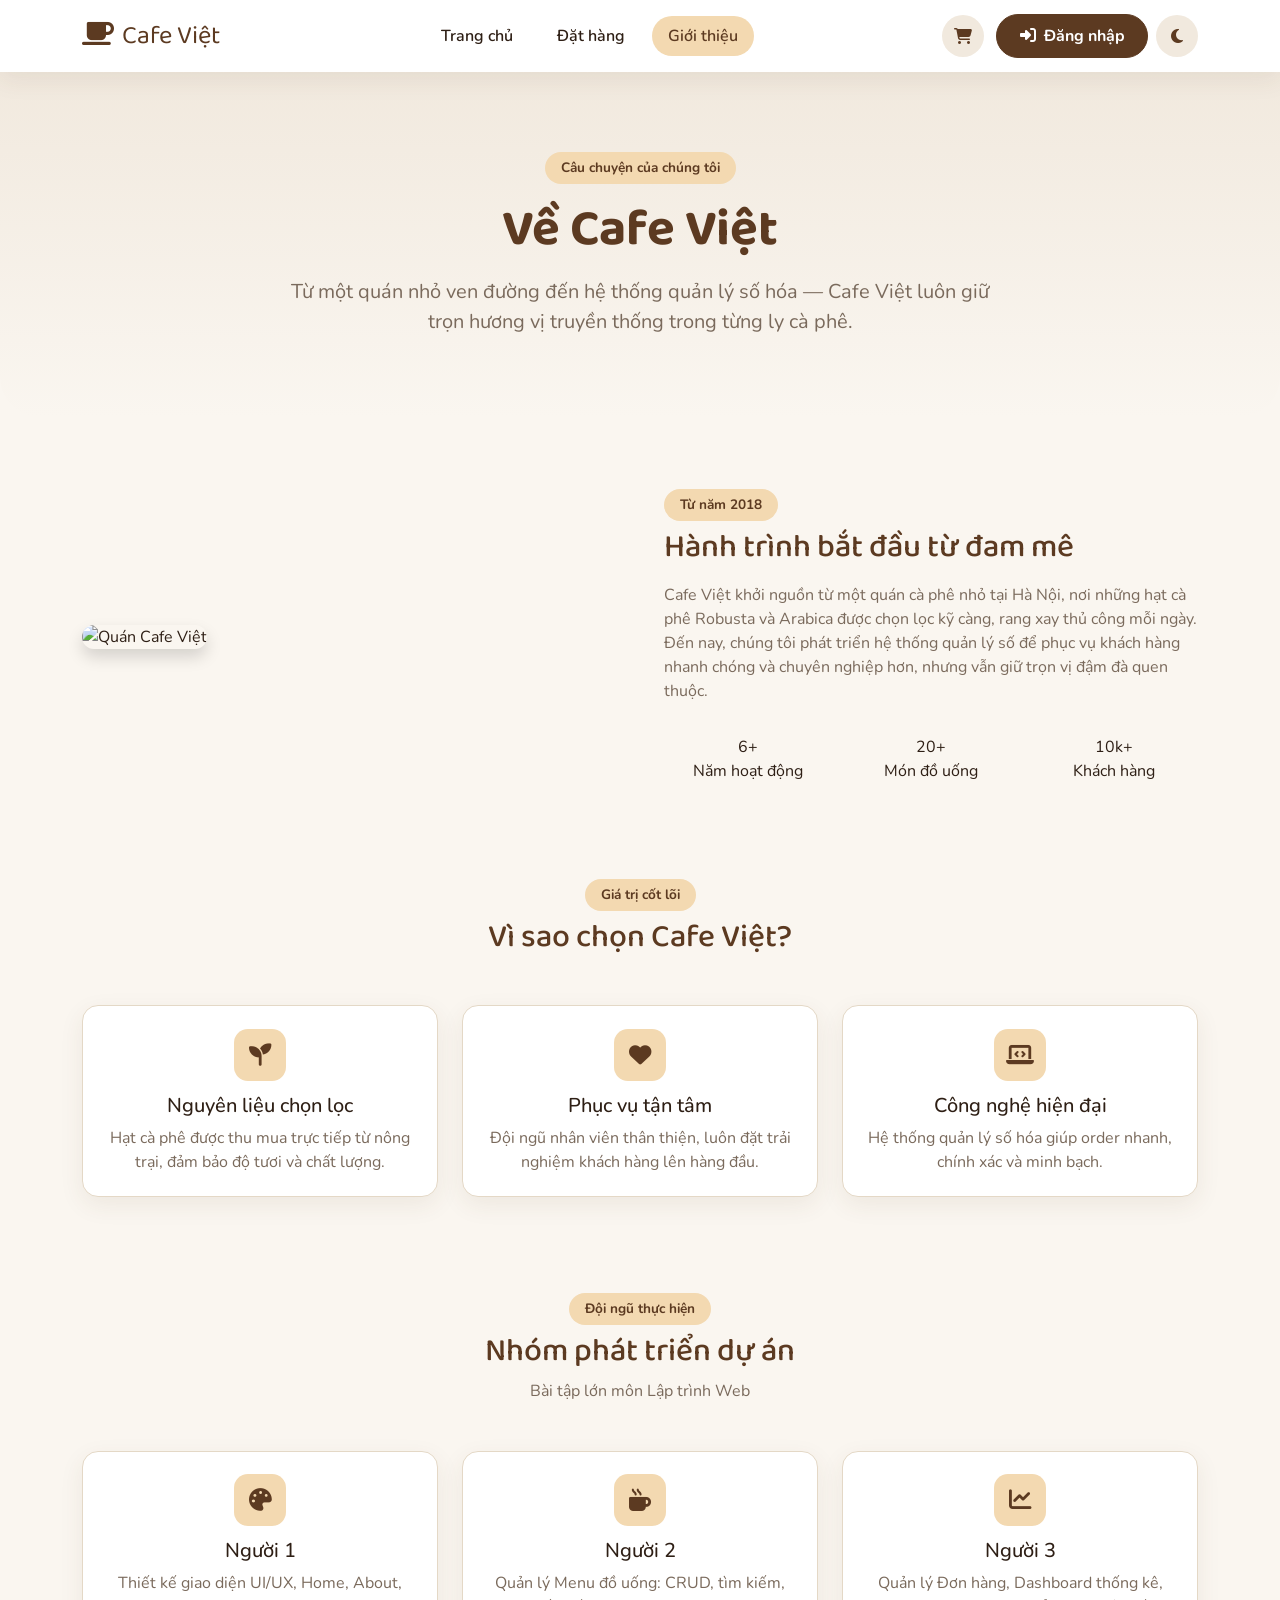
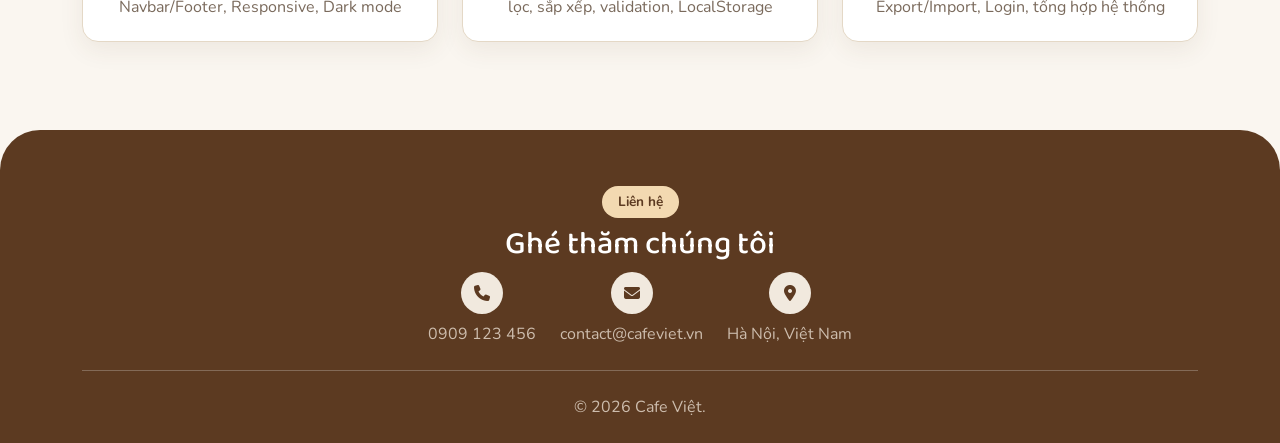
==== about.html @ 9e15cd68 "Cafe Viet - dark mode, cart" ====
<!DOCTYPE html>
<html lang="vi">
<head>
<meta charset="UTF-8">
<meta name="viewport" content="width=device-width, initial-scale=1.0">
<title>Giới thiệu - Cafe Việt</title>
<link href="https://cdn.jsdelivr.net/npm/bootstrap@5.3.3/dist/css/bootstrap.min.css" rel="stylesheet">
<link rel="stylesheet" href="https://cdnjs.cloudflare.com/ajax/libs/font-awesome/6.5.2/css/all.min.css">
<link rel="stylesheet" href="https://cdnjs.cloudflare.com/ajax/libs/animate.css/4.1.1/animate.min.css">
<link href="https://fonts.googleapis.com/css2?family=Baloo+2:wght@500;700;800&family=Nunito:wght@400;600;700;800&display=swap" rel="stylesheet">
<link rel="stylesheet" href="assets/css/style.css">
</head>
<body>

<!-- NAVBAR -->
<nav class="navbar navbar-expand-lg navbar-cafe sticky-top">
  <div class="container">
    <a class="navbar-brand" href="index.html"><i class="fa-solid fa-mug-saucer me-2"></i>Cafe Việt</a>
    <button class="navbar-toggler border-0" type="button" data-bs-toggle="collapse" data-bs-target="#navMain">
      <i class="fa-solid fa-bars fa-lg"></i>
    </button>
    <div class="collapse navbar-collapse" id="navMain">
      <ul class="navbar-nav mx-auto">
        <li class="nav-item"><a class="nav-link" href="index.html">Trang chủ</a></li>
        <li class="nav-item"><a class="nav-link" href="menu.html">Menu</a></li>
        <li class="nav-item"><a class="nav-link" href="order.html">Đặt hàng</a></li>
        <li class="nav-item"><a class="nav-link" href="dashboard.html">Thống kê</a></li>
        <li class="nav-item"><a class="nav-link" href="about.html">Giới thiệu</a></li>
      </ul>
      <div class="d-flex align-items-center gap-2 mt-3 mt-lg-0">
        <div id="navUserBox"></div>
        <button id="themeToggleBtn" class="theme-toggle-btn" title="Chuyển giao diện sáng/tối"><i id="themeIcon" class="fa-solid fa-moon"></i></button>
      </div>
    </div>
  </div>
</nav>

<!-- HERO -->
<section class="hero-section">
  <div class="container text-center animate__animated animate__fadeInUp">
    <span class="section-label mb-3">Câu chuyện của chúng tôi</span>
    <h1 class="hero-title mb-3">Về Cafe Việt</h1>
    <p class="text-muted fs-5 mx-auto" style="max-width:700px;">Từ một quán nhỏ ven đường đến hệ thống quản lý số hóa — Cafe Việt luôn giữ trọn hương vị truyền thống trong từng ly cà phê.</p>
  </div>
</section>

<!-- STORY -->
<section class="container my-5 py-4">
  <div class="row align-items-center g-5">
    <div class="col-lg-6 animate__animated animate__fadeInLeft">
      <img src="https://images.unsplash.com/photo-1442512595331-e89e73853f31?auto=format&fit=crop&w=900&q=80" class="img-fluid rounded-4 shadow" alt="Quán Cafe Việt">
    </div>
    <div class="col-lg-6">
      <span class="section-label mb-2">Từ năm 2018</span>
      <h2 class="mb-3">Hành trình bắt đầu từ đam mê</h2>
      <p class="text-muted">Cafe Việt khởi nguồn từ một quán cà phê nhỏ tại Hà Nội, nơi những hạt cà phê Robusta và Arabica được chọn lọc kỹ càng, rang xay thủ công mỗi ngày. Đến nay, chúng tôi phát triển hệ thống quản lý số để phục vụ khách hàng nhanh chóng và chuyên nghiệp hơn, nhưng vẫn giữ trọn vị đậm đà quen thuộc.</p>
      <div class="row g-3 mt-2">
        <div class="col-4 text-center">
          <div class="stat-value">6+</div>
          <div class="stat-label">Năm hoạt động</div>
        </div>
        <div class="col-4 text-center">
          <div class="stat-value">20+</div>
          <div class="stat-label">Món đồ uống</div>
        </div>
        <div class="col-4 text-center">
          <div class="stat-value">10k+</div>
          <div class="stat-label">Khách hàng</div>
        </div>
      </div>
    </div>
  </div>
</section>

<!-- VALUES -->
<section class="container my-5 py-4">
  <div class="text-center mb-5">
    <span class="section-label mb-2">Giá trị cốt lõi</span>
    <h2>Vì sao chọn Cafe Việt?</h2>
  </div>
  <div class="row g-4">
    <div class="col-md-4">
      <div class="stat-card text-center">
        <div class="stat-icon mx-auto"><i class="fa-solid fa-seedling"></i></div>
        <h5>Nguyên liệu chọn lọc</h5>
        <p class="text-muted mb-0">Hạt cà phê được thu mua trực tiếp từ nông trại, đảm bảo độ tươi và chất lượng.</p>
      </div>
    </div>
    <div class="col-md-4">
      <div class="stat-card text-center">
        <div class="stat-icon mx-auto"><i class="fa-solid fa-heart"></i></div>
        <h5>Phục vụ tận tâm</h5>
        <p class="text-muted mb-0">Đội ngũ nhân viên thân thiện, luôn đặt trải nghiệm khách hàng lên hàng đầu.</p>
      </div>
    </div>
    <div class="col-md-4">
      <div class="stat-card text-center">
        <div class="stat-icon mx-auto"><i class="fa-solid fa-laptop-code"></i></div>
        <h5>Công nghệ hiện đại</h5>
        <p class="text-muted mb-0">Hệ thống quản lý số hóa giúp order nhanh, chính xác và minh bạch.</p>
      </div>
    </div>
  </div>
</section>

<!-- TEAM -->
<section class="container my-5 py-4">
  <div class="text-center mb-5">
    <span class="section-label mb-2">Đội ngũ thực hiện</span>
    <h2>Nhóm phát triển dự án</h2>
    <p class="text-muted">Bài tập lớn môn Lập trình Web</p>
  </div>
  <div class="row g-4 justify-content-center">
    <div class="col-md-4">
      <div class="stat-card text-center">
        <div class="stat-icon mx-auto"><i class="fa-solid fa-palette"></i></div>
        <h5>Người 1</h5>
        <p class="text-muted mb-0">Thiết kế giao diện UI/UX, Home, About, Navbar/Footer, Responsive, Dark mode</p>
      </div>
    </div>
    <div class="col-md-4">
      <div class="stat-card text-center">
        <div class="stat-icon mx-auto"><i class="fa-solid fa-mug-hot"></i></div>
        <h5>Người 2</h5>
        <p class="text-muted mb-0">Quản lý Menu đồ uống: CRUD, tìm kiếm, lọc, sắp xếp, validation, LocalStorage</p>
      </div>
    </div>
    <div class="col-md-4">
      <div class="stat-card text-center">
        <div class="stat-icon mx-auto"><i class="fa-solid fa-chart-line"></i></div>
        <h5>Người 3</h5>
        <p class="text-muted mb-0">Quản lý Đơn hàng, Dashboard thống kê, Export/Import, Login, tổng hợp hệ thống</p>
      </div>
    </div>
  </div>
</section>

<!-- FOOTER (Liên hệ) -->
<footer class="footer-cafe">
  <div class="container text-center">
    <span class="section-label mb-2">Liên hệ</span>
    <h2 class="mb-2" style="color:#fff;">Ghé thăm chúng tôi</h2>
    <div class="d-flex justify-content-center gap-4 flex-wrap mb-4">
      <div><i class="fa-solid fa-phone icon-btn mb-2"></i><div class="opacity-75">0909 123 456</div></div>
      <div><i class="fa-solid fa-envelope icon-btn mb-2"></i><div class="opacity-75">contact@cafeviet.vn</div></div>
      <div><i class="fa-solid fa-location-dot icon-btn mb-2"></i><div class="opacity-75">Hà Nội, Việt Nam</div></div>
    </div>
    <hr class="border-light opacity-25 my-4">
    <p class="mb-0 opacity-75">&copy; 2026 Cafe Việt.</p>
  </div>
</footer>

<script src="https://cdn.jsdelivr.net/npm/bootstrap@5.3.3/dist/js/bootstrap.bundle.min.js"></script>
<script src="assets/js/auth.js"></script>
<script src="assets/js/menuService.js"></script>
<script src="assets/js/orderService.js"></script>
<script src="assets/js/customerService.js"></script>
<script src="assets/js/app.js"></script>
<script src="assets/js/cartWidget.js"></script>
<script src="assets/js/chatbot.js"></script>
</body>
</html>
---- assets/css/style.css ----
/* ================= VARIABLES ================= */
:root {
  --bg: #FAF6F0;
  --bg-soft: #F1E9DE;
  --card-bg: #FFFFFF;
  --text: #2E1F15;
  --text-muted: #7A6A5C;
  --brand: #5C3A21;
  --brand-light: #8B5E3C;
  --accent: #D98E4A;
  --accent-soft: #F3D9B1;
  --border: #E4D8C6;
  --success: #4B7A4B;
  --danger: #B4432B;
  --warning: #C98A2C;
  --shadow: 0 8px 24px rgba(92, 58, 33, 0.08);
  --radius: 16px;
}

[data-theme="dark"] {
  --bg: #1B1410;
  --bg-soft: #241B15;
  --card-bg: #2A201A;
  --text: #F3E9DD;
  --text-muted: #B8A691;
  --brand: #E7C9A9;
  --brand-light: #D98E4A;
  --accent: #E7A854;
  --accent-soft: #3A2C1F;
  --border: #3A2C22;
  --shadow: 0 8px 24px rgba(0, 0, 0, 0.4);
}

* { transition: background-color .25s ease, color .25s ease, border-color .25s ease; }

/* ================= DARK MODE - PHÔNG CHỮ & MÀU CHỮ ================= */
/* Bootstrap dùng màu chữ cố định cho vài class, cần ép theo theme để dễ đọc trên nền tối */
.text-muted { color: var(--text-muted) !important; }
[data-theme="dark"] body { font-weight: 400; -webkit-font-smoothing: antialiased; }
[data-theme="dark"] .dropdown-menu {
  background-color: var(--card-bg);
  border-color: var(--border);
  box-shadow: var(--shadow);
}
[data-theme="dark"] .dropdown-item { color: var(--text); }
[data-theme="dark"] .dropdown-item:hover,
[data-theme="dark"] .dropdown-item:focus { background-color: var(--accent-soft); color: var(--brand); }
[data-theme="dark"] .form-check-label,
[data-theme="dark"] .form-text { color: var(--text-muted); }
[data-theme="dark"] .form-control::placeholder { color: var(--text-muted); opacity: .7; }
[data-theme="dark"] .table-cafe { color: var(--text); }
[data-theme="dark"] .close, [data-theme="dark"] .btn-close { filter: invert(1) grayscale(1); }

body {
  background-color: var(--bg);
  color: var(--text);
  font-family: 'Nunito', 'Segoe UI', sans-serif;
  min-height: 100vh;
}

h1, h2, h3, h4, .brand-font {
  font-family: 'Baloo 2', cursive;
  color: var(--brand);
}

a { text-decoration: none; }

/* ================= NAVBAR ================= */
.navbar-cafe {
  background-color: var(--card-bg) !important;
  box-shadow: var(--shadow);
  padding: .75rem 0;
}
.navbar-cafe .navbar-brand {
  font-family: 'Baloo 2', cursive;
  font-size: 1.6rem;
  color: var(--brand) !important;
}
.navbar-cafe .nav-link {
  color: var(--text) !important;
  font-weight: 600;
  margin: 0 .35rem;
  border-radius: 999px;
  padding: .5rem 1rem !important;
}
.navbar-cafe .nav-link.active,
.navbar-cafe .nav-link:hover {
  background-color: var(--accent-soft);
  color: var(--brand) !important;
}

.theme-toggle-btn, .icon-btn {
  border: none;
  background: var(--bg-soft);
  color: var(--brand);
  width: 42px;
  height: 42px;
  border-radius: 50%;
  display: inline-flex;
  align-items: center;
  justify-content: center;
}
.theme-toggle-btn:hover, .icon-btn:hover { background: var(--accent-soft); }

/* ================= BUTTONS ================= */
.btn-brand {
  background-color: var(--brand);
  border-color: var(--brand);
  color: #fff;
  border-radius: 999px;
  font-weight: 700;
  padding: .55rem 1.4rem;
}
.btn-brand:hover { background-color: var(--brand-light); border-color: var(--brand-light); color:#fff; }

.btn-outline-brand {
  border-radius: 999px;
  border: 2px solid var(--brand);
  color: var(--brand);
  font-weight: 700;
}
.btn-outline-brand:hover { background-color: var(--brand); color: #fff; }

.btn-pill { border-radius: 999px; }

/* ================= HERO ================= */
.hero-section {
  background: linear-gradient(180deg, var(--bg-soft), var(--bg));
  border-radius: 0 0 40px 40px;
  padding: 5rem 0 4rem;
}
.hero-title {
  font-size: 3.2rem;
  font-weight: 700;
}

/* ================= CARD ================= */
.cafe-card {
  background-color: var(--card-bg);
  border: 1px solid var(--border);
  border-radius: var(--radius);
  box-shadow: var(--shadow);
}
.stat-card {
  background-color: var(--card-bg);
  border: 1px solid var(--border);
  border-radius: var(--radius);
  padding: 1.4rem;
  box-shadow: var(--shadow);
  height: 100%;
}
.stat-card .stat-icon {
  width: 52px; height: 52px;
  border-radius: 14px;
  display: flex; align-items: center; justify-content: center;
  background: var(--accent-soft);
  color: var(--brand);
  font-size: 1.4rem;
  margin-bottom: .8rem;
}
.stat-card .stat-value { font-size: 1.8rem; font-weight: 800; color: var(--brand); }
.stat-card .stat-label { color: var(--text-muted); font-weight: 600; }

/* ================= TABLE ================= */
.table-cafe {
  background-color: var(--card-bg);
  border-radius: var(--radius);
  overflow: hidden;
}
.table-cafe thead { background-color: var(--bg-soft); }
.table-cafe th { color: var(--brand); font-weight: 700; border: none; }
.table-cafe td { vertical-align: middle; border-color: var(--border); color: var(--text); }

.badge-status-done, .badge-instock {
  background-color: rgba(75,122,75,.15);
  color: var(--success);
  font-weight: 700;
  padding: .4em .8em;
  border-radius: 999px;
}
.badge-status-pending, .badge-outstock {
  background-color: rgba(180,67,43,.13);
  color: var(--danger);
  font-weight: 700;
  padding: .4em .8em;
  border-radius: 999px;
}
.badge-priority-high { background: rgba(180,67,43,.13); color: var(--danger); }
.badge-priority-medium { background: rgba(201,138,44,.15); color: var(--warning); }
.badge-priority-low { background: rgba(75,122,75,.15); color: var(--success); }
.badge-priority-high, .badge-priority-medium, .badge-priority-low {
  font-weight: 700; padding: .4em .8em; border-radius: 999px;
}

.row-out-of-stock { opacity: .55; text-decoration: line-through; }

/* ================= FORM ================= */
.form-control, .form-select {
  background-color: var(--bg);
  border: 1px solid var(--border);
  color: var(--text);
  border-radius: 12px;
}
.form-control:focus, .form-select:focus {
  background-color: var(--bg);
  color: var(--text);
  border-color: var(--accent);
  box-shadow: 0 0 0 .2rem rgba(217,142,74,.25);
}
.form-label { font-weight: 700; color: var(--text); }
.invalid-feedback { display: none; color: var(--danger); font-weight: 600; }
.was-validated-field.is-invalid .invalid-feedback { display: block; }
.was-validated-field.is-invalid .form-control,
.was-validated-field.is-invalid .form-select { border-color: var(--danger); }

.modal-content { background-color: var(--card-bg); color: var(--text); border-radius: var(--radius); }

/* ================= LOGIN ================= */
.login-wrapper {
  min-height: 100vh;
  display: flex;
  align-items: center;
  justify-content: center;
  background: linear-gradient(160deg, var(--bg-soft), var(--bg));
}
.login-card {
  background: var(--card-bg);
  border-radius: 24px;
  box-shadow: var(--shadow);
  max-width: 900px;
  overflow: hidden;
}
.login-side {
  background: linear-gradient(160deg, var(--brand), var(--brand-light));
  color: #fff;
  padding: 3rem;
  display: flex;
  flex-direction: column;
  justify-content: center;
}

/* ================= FOOTER ================= */
.footer-cafe {
  background-color: var(--brand);
  color: #F3E9DD;
  border-radius: 40px 40px 0 0;
  padding: 3.5rem 0 1.5rem;
  margin-top: 4rem;
}
.footer-cafe a { color: #F3E9DD; opacity: .85; }
.footer-cafe a:hover { opacity: 1; text-decoration: underline; }

/* ================= MISC ================= */
.section-label {
  background: var(--accent-soft);
  color: var(--brand);
  border-radius: 999px;
  padding: .35rem 1rem;
  font-weight: 700;
  font-size: .85rem;
  display: inline-block;
}
.toast-cafe { border-radius: 14px; }
.empty-state { text-align: center; padding: 3rem 1rem; color: var(--text-muted); }
.empty-state i { font-size: 3rem; color: var(--accent); margin-bottom: 1rem; }

::-webkit-scrollbar { width: 10px; }
::-webkit-scrollbar-thumb { background: var(--accent-soft); border-radius: 10px; }

@media (max-width: 767px) {
  .hero-title { font-size: 2.1rem; }
}

/* ================= REVEAL CARD (Best Seller / Tin tức - ảnh luôn hiện rõ, hover để phóng to) ================= */
.reveal-card {
  position: relative;
  border-radius: var(--radius);
  overflow: hidden;
  height: 260px;
  cursor: pointer;
  box-shadow: var(--shadow);
  border: 1px solid var(--border);
  transition: transform .35s ease, box-shadow .35s ease;
}
.reveal-card:hover,
.reveal-card:focus-within {
  transform: translateY(-6px);
  box-shadow: 0 18px 34px rgba(0,0,0,.28);
}
.reveal-card:active { transform: translateY(-2px); }
.reveal-card .reveal-img {
  position: absolute;
  inset: 0;
  width: 100%;
  height: 100%;
  object-fit: cover;
  opacity: 1;
  transform: scale(1);
  transition: transform .5s ease;
}
.reveal-card:hover .reveal-img,
.reveal-card:focus-within .reveal-img {
  transform: scale(1.12);
}
.reveal-card .reveal-overlay {
  position: absolute;
  inset: 0;
  background: linear-gradient(180deg, rgba(0,0,0,0) 35%, rgba(0,0,0,.82) 100%);
  opacity: .92;
  transition: opacity .4s ease;
}
.reveal-card:hover .reveal-overlay,
.reveal-card:focus-within .reveal-overlay { opacity: 1; }
.reveal-card .reveal-body {
  position: relative;
  z-index: 2;
  height: 100%;
  display: flex;
  flex-direction: column;
  justify-content: flex-end;
  padding: 1.1rem 1.2rem;
}
.reveal-card .reveal-eyebrow {
  font-size: .72rem;
  font-weight: 800;
  letter-spacing: .06em;
  text-transform: uppercase;
  color: var(--accent-soft);
}
.reveal-card .reveal-title {
  font-weight: 800;
  font-size: 1.05rem;
  color: #fff;
  margin: .25rem 0 0;
}
.reveal-card .reveal-sub {
  font-size: .82rem;
  color: rgba(255,255,255,.85);
  margin-top: .2rem;
}
.reveal-card .reveal-cta {
  font-size: .78rem;
  font-weight: 700;
  color: #fff;
  margin-top: .55rem;
  max-height: 0;
  opacity: 0;
  overflow: hidden;
  transition: max-height .4s ease, opacity .4s ease .05s;
}
.reveal-card:hover .reveal-cta,
.reveal-card:focus-within .reveal-cta { max-height: 30px; opacity: 1; }
.reveal-card .reveal-rank {
  position: absolute;
  top: .8rem;
  left: .8rem;
  z-index: 3;
  width: 34px; height: 34px;
  border-radius: 50%;
  background: var(--brand);
  color: #fff;
  font-weight: 800;
  display: flex; align-items: center; justify-content: center;
  box-shadow: 0 4px 10px rgba(0,0,0,.25);
}

/* ================= ORDER PRODUCT IMAGE ================= */
.menu-pick-card .pick-thumb {
  width: 100%;
  height: 120px;
  object-fit: cover;
  border-radius: 12px;
  margin-bottom: .7rem;
}
.cart-item .cart-thumb {
  width: 52px; height: 52px;
  object-fit: cover;
  border-radius: 10px;
  flex-shrink: 0;
}

/* ================= QR PAYMENT ================= */
.pay-method-option {
  border: 2px solid var(--border);
  border-radius: var(--radius);
  padding: .9rem 1rem;
  cursor: pointer;
  transition: border-color .2s ease, background .2s ease;
  flex: 1;
}
.pay-method-option.active {
  border-color: var(--brand);
  background: var(--accent-soft);
}
.qr-box {
  border: 1px dashed var(--border);
  border-radius: var(--radius);
  padding: 1rem;
  text-align: center;
}
.qr-box img { width: 190px; height: 190px; border-radius: 12px; background: #fff; padding: 8px; }

/* ================= CART OFFCANVAS (Sidebar giỏ hàng) ================= */
.offcanvas {
  background-color: var(--card-bg);
  color: var(--text);
  width: 380px;
}
.offcanvas-header { border-bottom: 1px solid var(--border); }
.offcanvas .cart-item { align-items: flex-start; }

/* ================= REAL-TIME ORDER TRACKING ================= */
.tracking-stepper {
  display: flex;
  justify-content: space-between;
  position: relative;
}
.tracking-stepper::before {
  content: "";
  position: absolute;
  top: 24px;
  left: 8%;
  right: 8%;
  height: 4px;
  background: var(--border);
  border-radius: 4px;
  z-index: 0;
}
.tracking-step {
  position: relative;
  z-index: 1;
  flex: 1;
  text-align: center;
}
.tracking-dot {
  width: 50px; height: 50px;
  border-radius: 50%;
  background: var(--bg-soft);
  color: var(--text-muted);
  display: flex; align-items: center; justify-content: center;
  margin: 0 auto .6rem;
  font-size: 1.2rem;
  border: 3px solid var(--border);
  transition: all .3s ease;
}
.tracking-step.done .tracking-dot {
  background: var(--success);
  color: #fff;
  border-color: var(--success);
}
.tracking-step.active .tracking-dot {
  background: var(--brand);
  color: #fff;
  border-color: var(--brand);
  box-shadow: 0 0 0 6px rgba(92,58,33,.15);
  animation: pulse-track 1.4s infinite;
}
@keyframes pulse-track {
  0% { box-shadow: 0 0 0 0 rgba(92,58,33,.3); }
  70% { box-shadow: 0 0 0 10px rgba(92,58,33,0); }
  100% { box-shadow: 0 0 0 0 rgba(92,58,33,0); }
}
.tracking-label {
  font-size: .8rem;
  font-weight: 700;
  color: var(--text-muted);
}
.tracking-step.done .tracking-label,
.tracking-step.active .tracking-label { color: var(--brand); }

@media (max-width: 575px) {
  .tracking-label { font-size: .68rem; }
  .tracking-dot { width: 40px; height: 40px; font-size: 1rem; }
}

/* ================= CHATBOT HỖ TRỢ KHÁCH HÀNG ================= */
.chatbot-fab {
  position: fixed;
  right: 22px;
  bottom: 22px;
  width: 58px;
  height: 58px;
  border-radius: 50%;
  background: var(--brand);
  color: #fff;
  border: none;
  box-shadow: 0 10px 26px rgba(0,0,0,.25);
  display: flex;
  align-items: center;
  justify-content: center;
  font-size: 1.4rem;
  z-index: 1080;
  transition: transform .2s ease, background .2s ease;
}
.chatbot-fab:hover { background: var(--brand-light); transform: translateY(-3px); }
.chatbot-fab .chatbot-fab-badge {
  position: absolute; top: -2px; right: -2px;
  width: 14px; height: 14px; border-radius: 50%;
  background: var(--success); border: 2px solid var(--card-bg);
}

.chatbot-panel {
  position: fixed;
  right: 22px;
  bottom: 92px;
  width: 340px;
  max-width: calc(100vw - 32px);
  height: 460px;
  max-height: calc(100vh - 130px);
  background: var(--card-bg);
  border: 1px solid var(--border);
  border-radius: 20px;
  box-shadow: 0 18px 44px rgba(0,0,0,.28);
  display: flex;
  flex-direction: column;
  overflow: hidden;
  z-index: 1080;
  opacity: 0;
  transform: translateY(16px) scale(.97);
  pointer-events: none;
  transition: opacity .2s ease, transform .2s ease;
}
.chatbot-panel.open { opacity: 1; transform: translateY(0) scale(1); pointer-events: auto; }

.chatbot-header {
  background: linear-gradient(135deg, var(--brand), var(--brand-light));
  color: #fff;
  padding: .9rem 1rem;
  display: flex;
  align-items: center;
  gap: .6rem;
}
.chatbot-header .chatbot-title { font-family: 'Baloo 2', cursive; font-weight: 700; font-size: 1.05rem; line-height: 1.1; }
.chatbot-header .chatbot-sub { font-size: .72rem; opacity: .85; }
.chatbot-header .chatbot-close { margin-left: auto; background: none; border: none; color: #fff; font-size: 1.1rem; opacity: .85; }
.chatbot-header .chatbot-close:hover { opacity: 1; }

.chatbot-body {
  flex: 1;
  overflow-y: auto;
  padding: 1rem;
  display: flex;
  flex-direction: column;
  gap: .6rem;
  background: var(--bg);
}
.chatbot-msg { max-width: 84%; padding: .55rem .8rem; border-radius: 14px; font-size: .87rem; line-height: 1.4; }
.chatbot-msg.bot { align-self: flex-start; background: var(--bg-soft); color: var(--text); border-bottom-left-radius: 4px; }
.chatbot-msg.user { align-self: flex-end; background: var(--brand); color: #fff; border-bottom-right-radius: 4px; }
.chatbot-quick { display: flex; flex-wrap: wrap; gap: .4rem; margin-top: .2rem; }
.chatbot-quick button {
  border: 1px solid var(--brand);
  color: var(--brand);
  background: transparent;
  border-radius: 999px;
  padding: .3rem .8rem;
  font-size: .78rem;
  font-weight: 600;
}
.chatbot-quick button:hover { background: var(--brand); color: #fff; }

.chatbot-footer {
  border-top: 1px solid var(--border);
  padding: .6rem;
  display: flex;
  gap: .5rem;
  background: var(--card-bg);
}
.chatbot-footer input {
  flex: 1;
  border: 1px solid var(--border);
  background: var(--bg);
  color: var(--text);
  border-radius: 999px;
  padding: .5rem 1rem;
  font-size: .85rem;
  outline: none;
}
.chatbot-footer input:focus { border-color: var(--accent); }
.chatbot-footer button {
  width: 38px; height: 38px;
  border-radius: 50%;
  border: none;
  background: var(--brand);
  color: #fff;
  flex-shrink: 0;
}
.chatbot-footer button:hover { background: var(--brand-light); }

@media (max-width: 420px) {
  .chatbot-panel { right: 16px; left: 16px; width: auto; bottom: 86px; }
  .chatbot-fab { right: 16px; bottom: 16px; }
}
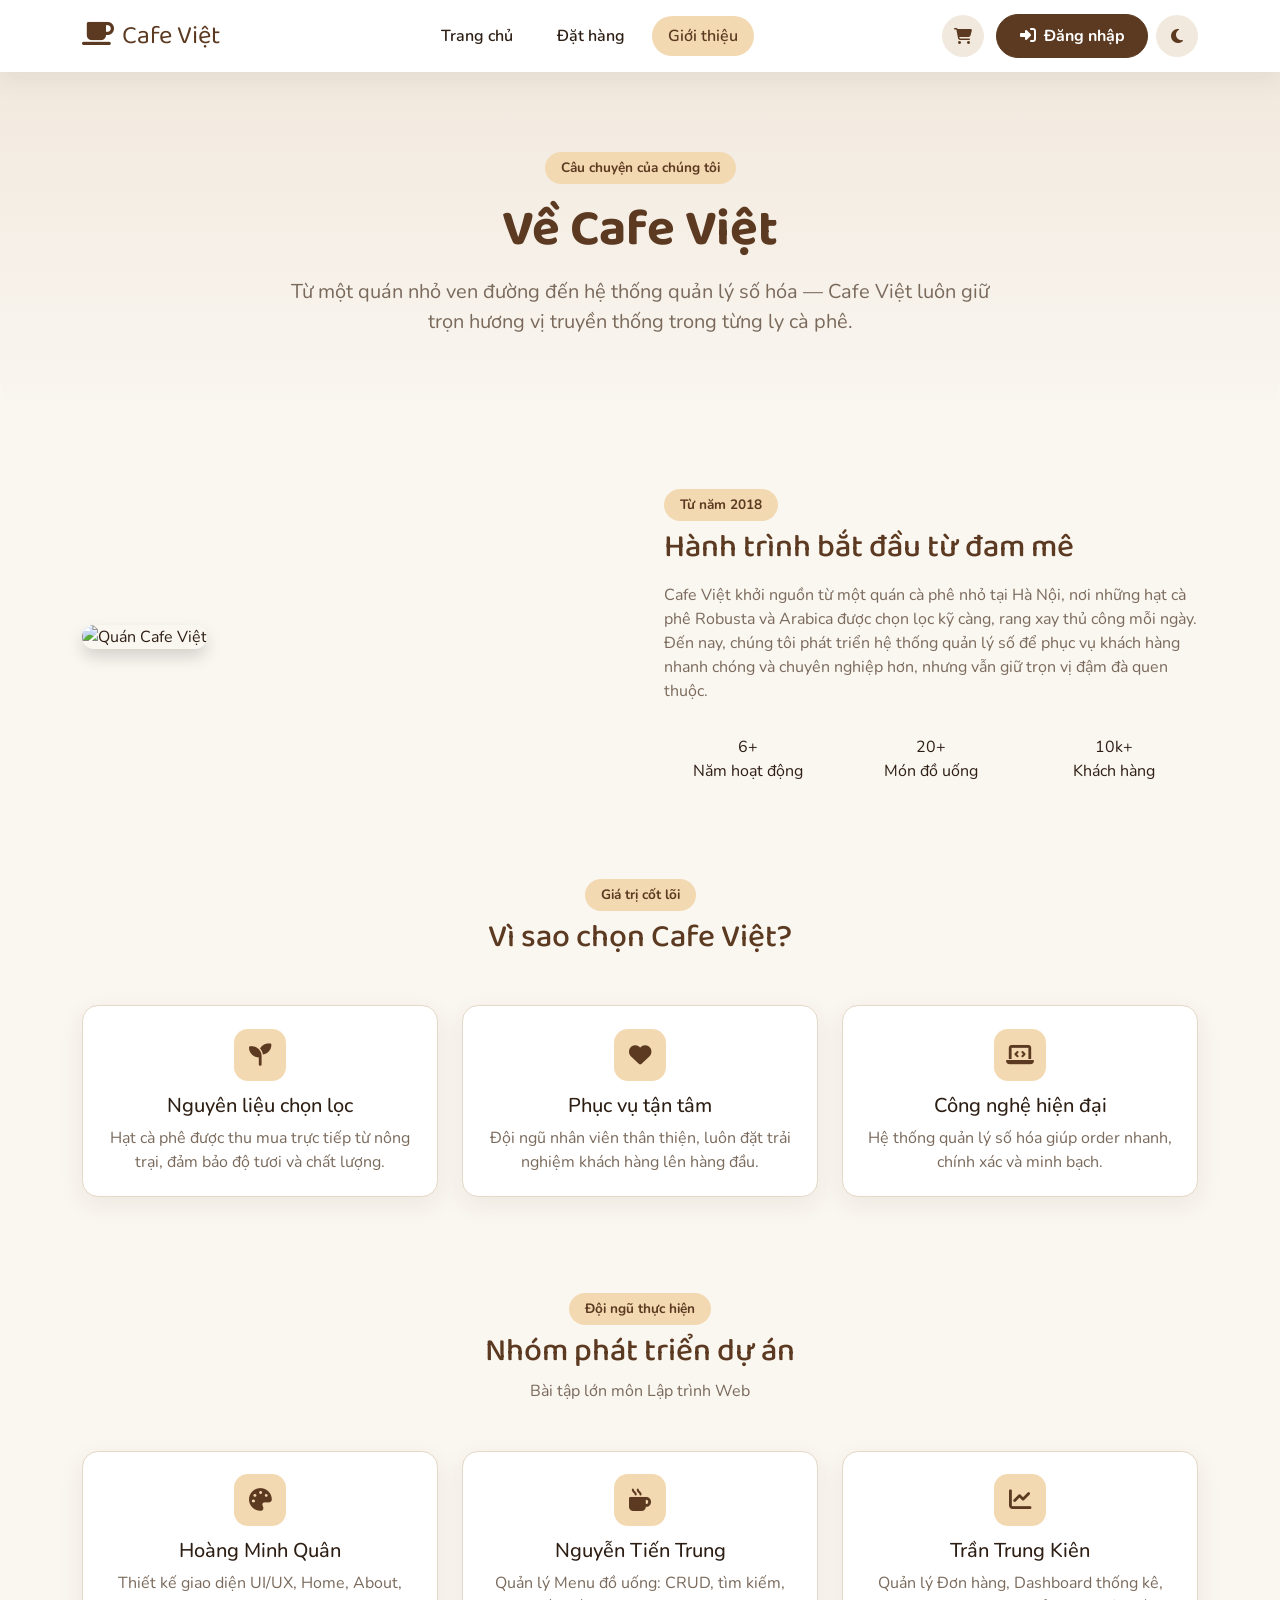
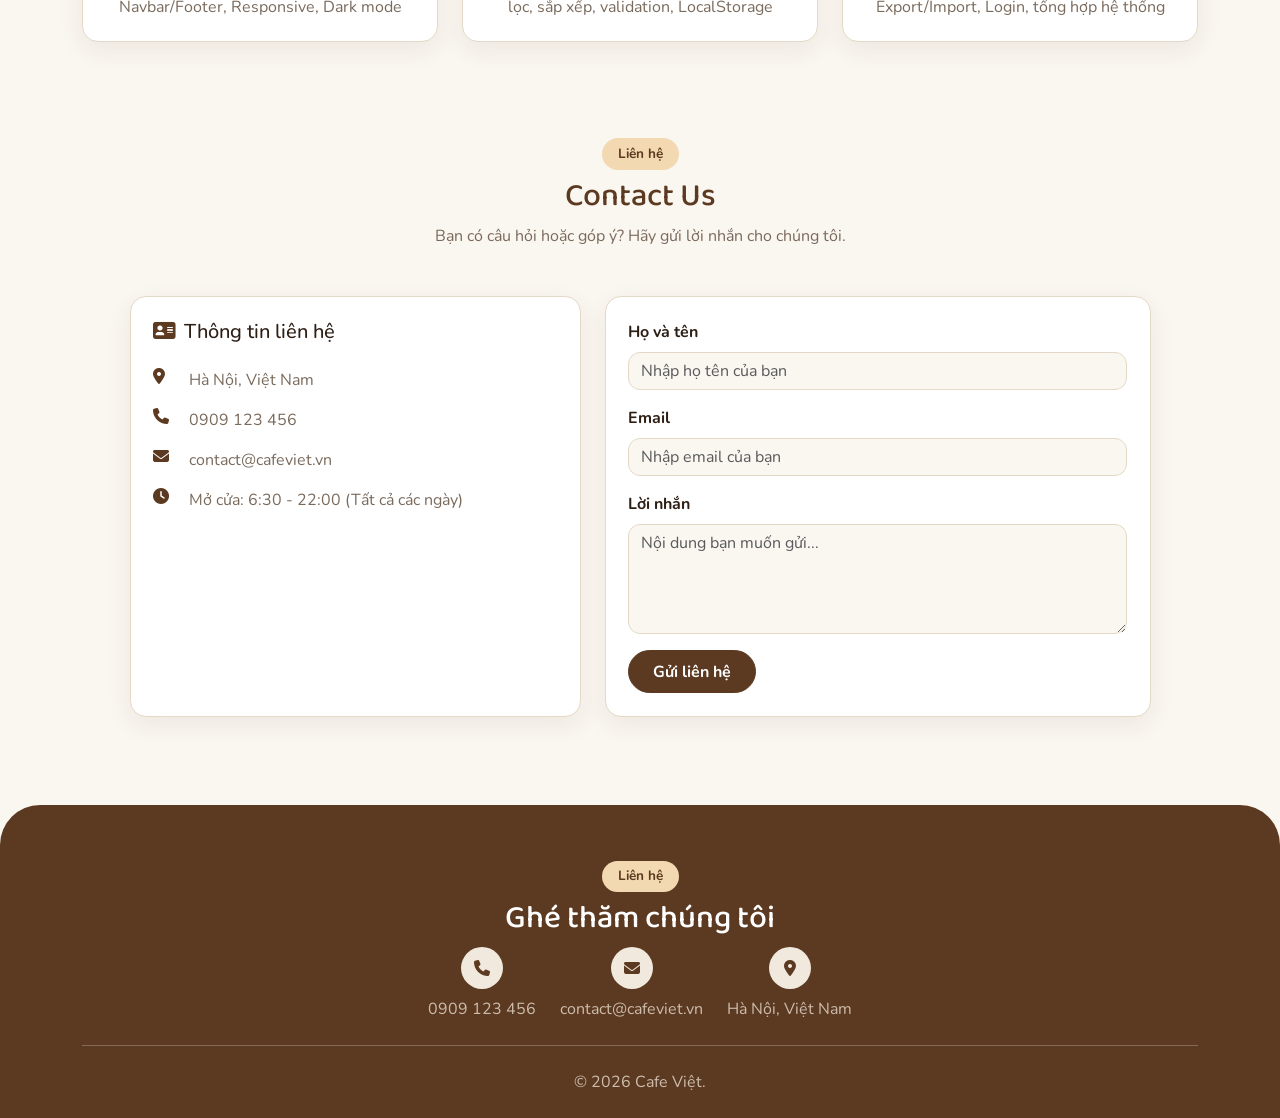
==== commit 781f8389: "Update team names and add Contact Us section in about page" ====
--- a/about.html
+++ b/about.html
@@ -114,26 +114,86 @@
     <div class="col-md-4">
       <div class="stat-card text-center">
         <div class="stat-icon mx-auto"><i class="fa-solid fa-palette"></i></div>
-        <h5>Người 1</h5>
+        <h5>Hoàng Minh Quân</h5>
         <p class="text-muted mb-0">Thiết kế giao diện UI/UX, Home, About, Navbar/Footer, Responsive, Dark mode</p>
       </div>
     </div>
     <div class="col-md-4">
       <div class="stat-card text-center">
         <div class="stat-icon mx-auto"><i class="fa-solid fa-mug-hot"></i></div>
-        <h5>Người 2</h5>
+        <h5>Nguyễn Tiến Trung</h5>
         <p class="text-muted mb-0">Quản lý Menu đồ uống: CRUD, tìm kiếm, lọc, sắp xếp, validation, LocalStorage</p>
       </div>
     </div>
     <div class="col-md-4">
       <div class="stat-card text-center">
         <div class="stat-icon mx-auto"><i class="fa-solid fa-chart-line"></i></div>
-        <h5>Người 3</h5>
+        <h5>Trần Trung Kiên</h5>
         <p class="text-muted mb-0">Quản lý Đơn hàng, Dashboard thống kê, Export/Import, Login, tổng hợp hệ thống</p>
       </div>
     </div>
   </div>
 </section>
+
+<!-- CONTACT US -->
+<section class="container my-5 py-4" id="contact">
+  <div class="text-center mb-5">
+    <span class="section-label mb-2">Liên hệ</span>
+    <h2>Contact Us</h2>
+    <p class="text-muted">Bạn có câu hỏi hoặc góp ý? Hãy gửi lời nhắn cho chúng tôi.</p>
+  </div>
+  <div class="row g-4 justify-content-center">
+    <div class="col-lg-5">
+      <div class="stat-card h-100">
+        <h5 class="mb-4"><i class="fa-solid fa-address-card me-2" style="color:var(--brand);"></i>Thông tin liên hệ</h5>
+        <div class="d-flex align-items-start gap-3 mb-3">
+          <i class="fa-solid fa-location-dot" style="color:var(--brand); width:20px;"></i>
+          <div class="text-muted">Hà Nội, Việt Nam</div>
+        </div>
+        <div class="d-flex align-items-start gap-3 mb-3">
+          <i class="fa-solid fa-phone" style="color:var(--brand); width:20px;"></i>
+          <div class="text-muted">0909 123 456</div>
+        </div>
+        <div class="d-flex align-items-start gap-3 mb-3">
+          <i class="fa-solid fa-envelope" style="color:var(--brand); width:20px;"></i>
+          <div class="text-muted">contact@cafeviet.vn</div>
+        </div>
+        <div class="d-flex align-items-start gap-3">
+          <i class="fa-solid fa-clock" style="color:var(--brand); width:20px;"></i>
+          <div class="text-muted">Mở cửa: 6:30 - 22:00 (Tất cả các ngày)</div>
+        </div>
+      </div>
+    </div>
+    <div class="col-lg-6">
+      <div class="stat-card h-100">
+        <form id="contactForm">
+          <div class="mb-3">
+            <label class="form-label">Họ và tên</label>
+            <input type="text" class="form-control" id="contactName" placeholder="Nhập họ tên của bạn" required>
+          </div>
+          <div class="mb-3">
+            <label class="form-label">Email</label>
+            <input type="email" class="form-control" id="contactEmail" placeholder="Nhập email của bạn" required>
+          </div>
+          <div class="mb-3">
+            <label class="form-label">Lời nhắn</label>
+            <textarea class="form-control" id="contactMessage" rows="4" placeholder="Nội dung bạn muốn gửi..." required></textarea>
+          </div>
+          <button type="submit" class="btn btn-brand btn-pill px-4">Gửi liên hệ</button>
+          <div id="contactSuccess" class="text-success mt-3 d-none"><i class="fa-solid fa-circle-check me-1"></i>Cảm ơn bạn! Chúng tôi sẽ phản hồi sớm nhất có thể.</div>
+        </form>
+      </div>
+    </div>
+  </div>
+</section>
+
+<script>
+  document.getElementById('contactForm')?.addEventListener('submit', function (e) {
+    e.preventDefault();
+    document.getElementById('contactSuccess').classList.remove('d-none');
+    this.reset();
+  });
+</script>
 
 <!-- FOOTER (Liên hệ) -->
 <footer class="footer-cafe">
